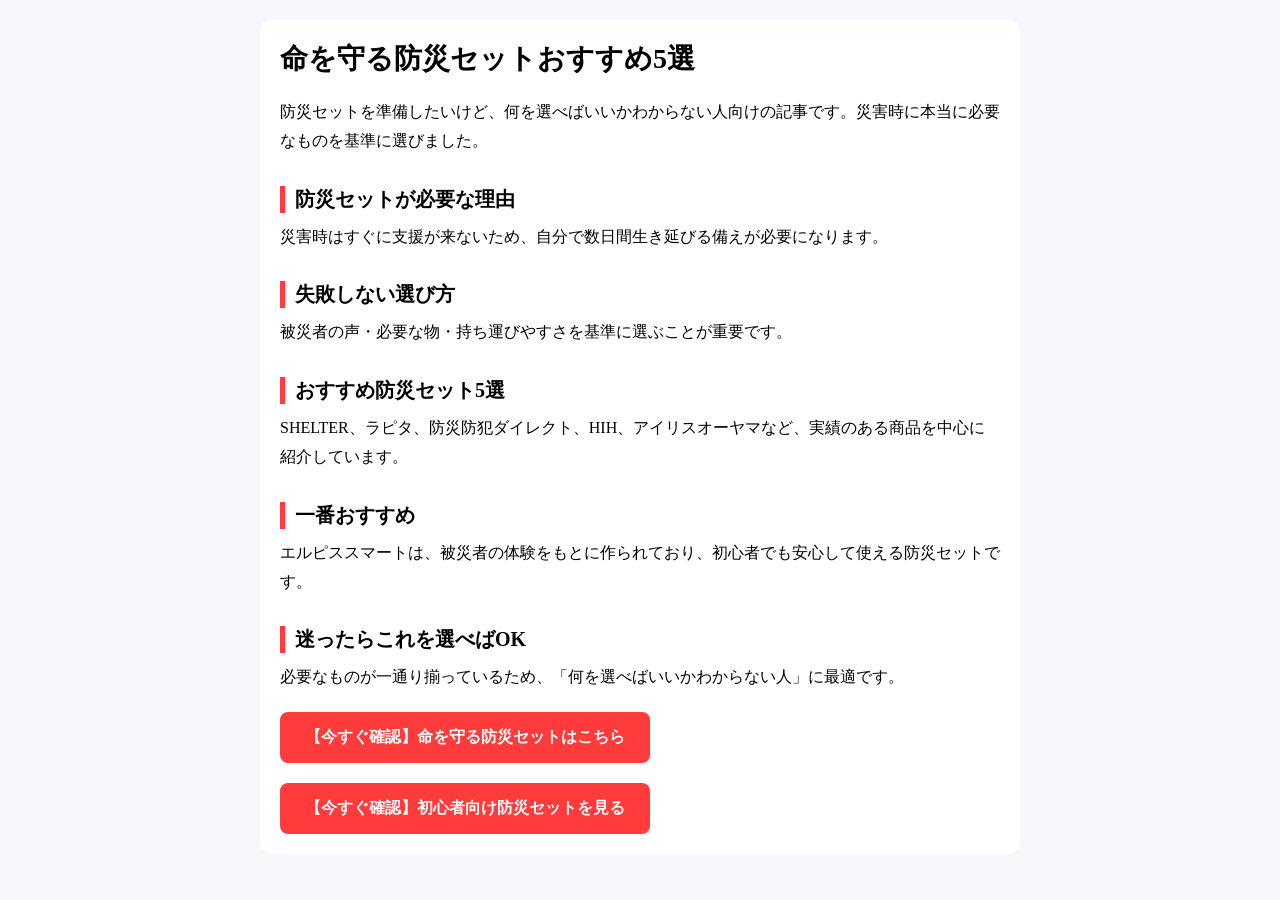
==== article.html @ 3107bbd9 "Add files via upload" ====
<!DOCTYPE html>
<html lang="ja">
<head>
  <meta charset="UTF-8">
  <title>命を守る防災セットおすすめ5選</title>
  <link rel="stylesheet" href="reset.css">
  <link rel="stylesheet" href="article.css">
</head>
<body>
<main>
  <article>

    <h1>命を守る防災セットおすすめ5選</h1>

    <p>防災セットを準備したいけど、何を選べばいいかわからない人向けの記事です。災害時に本当に必要なものを基準に選びました。</p>

    <h2>防災セットが必要な理由</h2>
    <p>災害時はすぐに支援が来ないため、自分で数日間生き延びる備えが必要になります。</p>

    <h2>失敗しない選び方</h2>
    <p>被災者の声・必要な物・持ち運びやすさを基準に選ぶことが重要です。</p>

    <h2>おすすめ防災セット5選</h2>
    <p>SHELTER、ラピタ、防災防犯ダイレクト、HIH、アイリスオーヤマなど、実績のある商品を中心に紹介しています。</p>

    <h2>一番おすすめ</h2>
    <p>エルピススマートは、被災者の体験をもとに作られており、初心者でも安心して使える防災セットです。</p>

    <h2>迷ったらこれを選べばOK</h2>
    <p>必要なものが一通り揃っているため、「何を選べばいいかわからない人」に最適です。</p>

    <a href="#">
      【今すぐ確認】命を守る防災セットはこちら
    </a>
    
	<a href="#">
  		【今すぐ確認】初心者向け防災セットを見る
	</a>
  </article>
</main>
</body>
</html>
---- article.css ----
/* 今すぐ防災セットを確認するボタンデザイン */
body {
	background: #f5f7fa;	
}

a {
	display: inline-block;
	background: #ff3b3b;
	color: white;
	padding: 15px 25px;
	text-decoration: none;
	border-radius: 8px;
	font-weight: bold;
	margin-top: 20px;
}

/* マウスを上に乗せると変化 */
a:hover {
	opacity: 0.8;
}

/* mainのブロックサイズ調整 */
main {
	max-width: 800px;
	margin: 0 auto;
	padding: 20px;
}

h1 {
	font-size: 28px;
	margin-bottom: 20px;
}

h2 {
	font-size: 20px;
	margin-top: 30px;
	margin-bottom: 10px;
	border-left: 5px solid #ff3b3b;
	padding-left: 10px;
}

p {
	line-height: 1.8;
}

article {
	background: white;
	padding: 20px;
	border-radius: 10px;
}
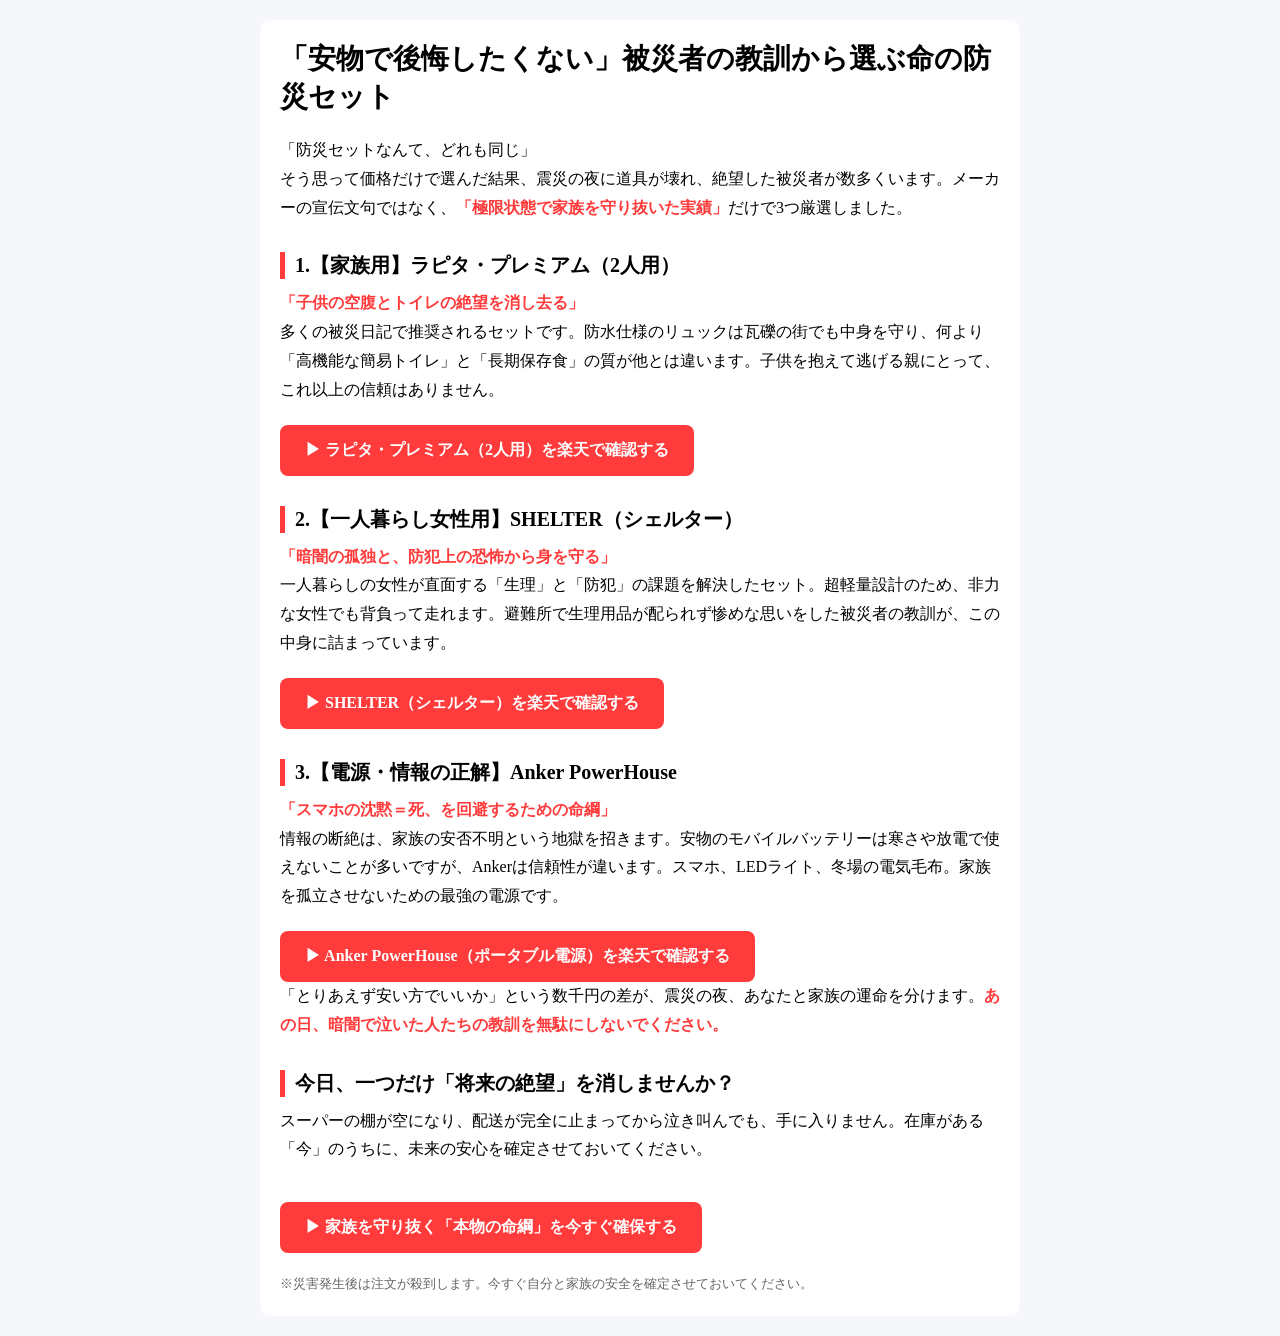
==== commit fa3b9da0: "Add files via upload" ====
--- a/article.html
+++ b/article.html
@@ -1,42 +1,49 @@
-<!DOCTYPE html>
-<html lang="ja">
-<head>
-  <meta charset="UTF-8">
-  <title>命を守る防災セットおすすめ5選</title>
-  <link rel="stylesheet" href="reset.css">
-  <link rel="stylesheet" href="article.css">
-</head>
-<body>
-<main>
-  <article>
-
-    <h1>命を守る防災セットおすすめ5選</h1>
-
-    <p>防災セットを準備したいけど、何を選べばいいかわからない人向けの記事です。災害時に本当に必要なものを基準に選びました。</p>
-
-    <h2>防災セットが必要な理由</h2>
-    <p>災害時はすぐに支援が来ないため、自分で数日間生き延びる備えが必要になります。</p>
-
-    <h2>失敗しない選び方</h2>
-    <p>被災者の声・必要な物・持ち運びやすさを基準に選ぶことが重要です。</p>
-
-    <h2>おすすめ防災セット5選</h2>
-    <p>SHELTER、ラピタ、防災防犯ダイレクト、HIH、アイリスオーヤマなど、実績のある商品を中心に紹介しています。</p>
-
-    <h2>一番おすすめ</h2>
-    <p>エルピススマートは、被災者の体験をもとに作られており、初心者でも安心して使える防災セットです。</p>
-
-    <h2>迷ったらこれを選べばOK</h2>
-    <p>必要なものが一通り揃っているため、「何を選べばいいかわからない人」に最適です。</p>
-
-    <a href="#">
-      【今すぐ確認】命を守る防災セットはこちら
-    </a>
-    
-	<a href="#">
-  		【今すぐ確認】初心者向け防災セットを見る
-	</a>
-  </article>
-</main>
-</body>
-</html>+<!DOCTYPE html>
+<html lang="ja">
+<head>
+  <meta charset="UTF-8">
+  <title>被災者が「これだけは」と涙ながらに語った防災セット厳選</title>
+  <link rel="stylesheet" href="reset.css">
+  <link rel="stylesheet" href="article.css">
+</head>
+<body>
+<main>
+  <article>
+
+    <h1>「安物で後悔したくない」被災者の教訓から選ぶ命の防災セット</h1>
+
+    <p>「防災セットなんて、どれも同じ」<br>
+    そう思って価格だけで選んだ結果、震災の夜に道具が壊れ、絶望した被災者が数多くいます。メーカーの宣伝文句ではなく、<strong>「極限状態で家族を守り抜いた実績」</strong>だけで3つ厳選しました。</p>
+
+    <h2>1.【家族用】ラピタ・プレミアム（2人用）</h2>
+    <p><strong>「子供の空腹とトイレの絶望を消し去る」</strong><br>
+    多くの被災日記で推奨されるセットです。防水仕様のリュックは瓦礫の街でも中身を守り、何より「高機能な簡易トイレ」と「長期保存食」の質が他とは違います。子供を抱えて逃げる親にとって、これ以上の信頼はありません。</p>
+    <a href="楽天リンク">▶ ラピタ・プレミアム（2人用）を楽天で確認する</a>
+
+    <h2>2.【一人暮らし女性用】SHELTER（シェルター）</h2>
+    <p><strong>「暗闇の孤独と、防犯上の恐怖から身を守る」</strong><br>
+    一人暮らしの女性が直面する「生理」と「防犯」の課題を解決したセット。超軽量設計のため、非力な女性でも背負って走れます。避難所で生理用品が配られず惨めな思いをした被災者の教訓が、この中身に詰まっています。</p>
+    <a href="楽天リンク">▶ SHELTER（シェルター）を楽天で確認する</a>
+
+    <h2>3.【電源・情報の正解】Anker PowerHouse</h2>
+    <p><strong>「スマホの沈黙＝死、を回避するための命綱」</strong><br>
+    情報の断絶は、家族の安否不明という地獄を招きます。安物のモバイルバッテリーは寒さや放電で使えないことが多いですが、Ankerは信頼性が違います。スマホ、LEDライト、冬場の電気毛布。家族を孤立させないための最強の電源です。</p>
+    <a href="楽天リンク">▶ Anker PowerHouse（ポータブル電源）を楽天で確認する</a>
+
+    <br>
+    <p>「とりあえず安い方でいいか」という数千円の差が、震災の夜、あなたと家族の運命を分けます。<strong>あの日、暗闇で泣いた人たちの教訓を無駄にしないでください。</strong></p>
+
+    <h2>今日、一つだけ「将来の絶望」を消しませんか？</h2>
+    
+    <p>スーパーの棚が空になり、配送が完全に止まってから泣き叫んでも、手に入りません。在庫がある「今」のうちに、未来の安心を確定させておいてください。</p>
+    
+    <br>
+    <a href="楽天リンク">▶ 家族を守り抜く「本物の命綱」を今すぐ確保する</a>
+    <br>
+
+    <p style="font-size: 0.8em; color: #666; margin-top: 20px;">※災害発生後は注文が殺到します。今すぐ自分と家族の安全を確定させておいてください。</p>
+
+  </article>
+</main>
+</body>
+</html>
--- a/article.css
+++ b/article.css
@@ -47,4 +47,20 @@
 	background: white;
 	padding: 20px;
 	border-radius: 10px;
+}
+
+ul {
+	list-style: none;
+	padding-bottom: 10px;
+	padding-left: 0;
+}
+
+li {
+	margin-bottom: 10px;
+	color: #333; /* 文字は読みやすく */
+}
+
+/* 損失リストなどの強調を一段上げるなら */
+strong {
+	color: #ff3b3b;
 }
